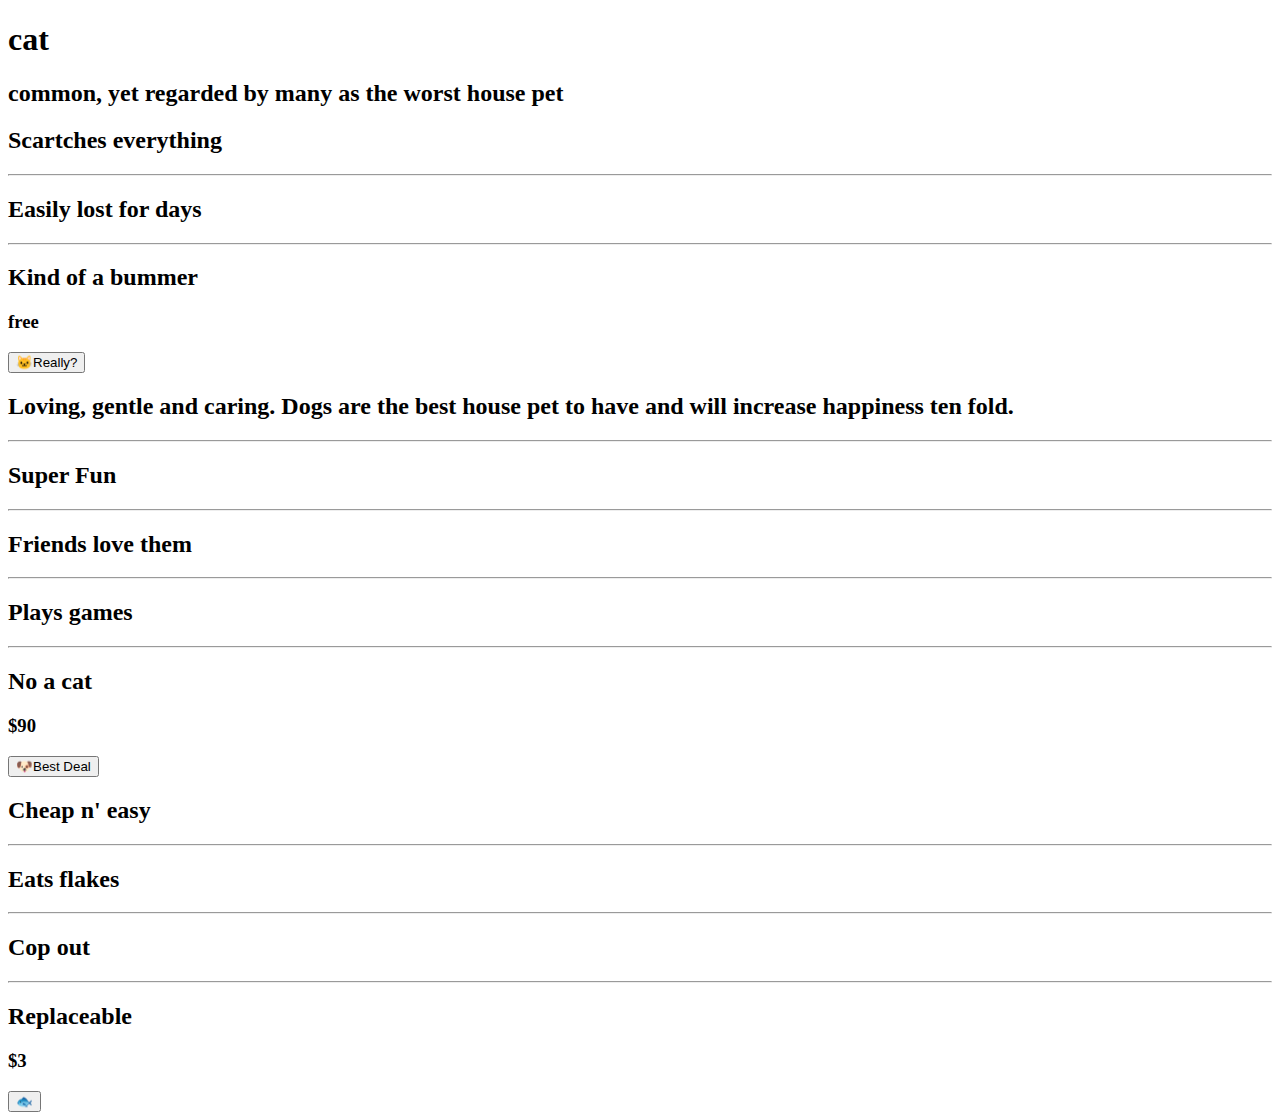
==== ex-1-pricing-grid/index.html @ 3abacc41 "feat: ex-1-create commit" ====
<!DOCTYPE html>
<html lang="en">

<head>
  <meta charset="UTF-8" />
  <meta http-equiv="X-UA-Compatible" content="IE=edge" />
  <meta name="viewport" content="width=device-width, initial-scale=1.0" />
  <link rel="stylesheet" href="./style.css" />
  <title>Flexbox Exercise 1: Pricing Grid</title>
</head>

<body>
<div class="box-choice">
<div class="cat-choice">
  <div class="้head-cat">
    <h1>cat</h1>
  </div>
  <div class="cat-inside">
  <h2>common, yet regarded by many 
    as the worst house pet</h2>
  <h2>Scartches everything</h2>
  <hr>
  <h2>Easily lost for days</h2>
  <hr>
  <h2>Kind of a bummer</h2>
  <h3 class="highlight-cat">free</h3>
  <button class="bot-cat">🐱Really?</button>
</div>
</div>

</div>
<h2>Loving, gentle and caring. Dogs are the best house pet to have
  and will increase happiness ten fold.</h2>
<hr>
  <h2>Super Fun</h2>
  <hr>
<h2>Friends love them</h2>
<hr>
<h2>Plays games</h2>
<hr>
<h2>No a cat</h2>
<h3>$90</h3>
<button>🐶Best Deal</button>
</div>

</div>
<h2>Cheap n' easy</h2>
<hr>
<h2>Eats flakes</h2>
<hr>
<h2>Cop out</h2>

<hr>
<h2>Replaceable</h2>
<h3>$3</h3>
<button>🐟</button>
</div>

</div>
</body>

</html>
---- ex-1-pricing-grid/style.css ----
.box-choice {
  display: block, flex;
  flex-direction: column;
  background-image: linear-gradient(50, rgb(255, 192, 203), rgb(103, 190, 252));
}

.cat-choice {
  display: block, flex;
  flex-direction: column;
}
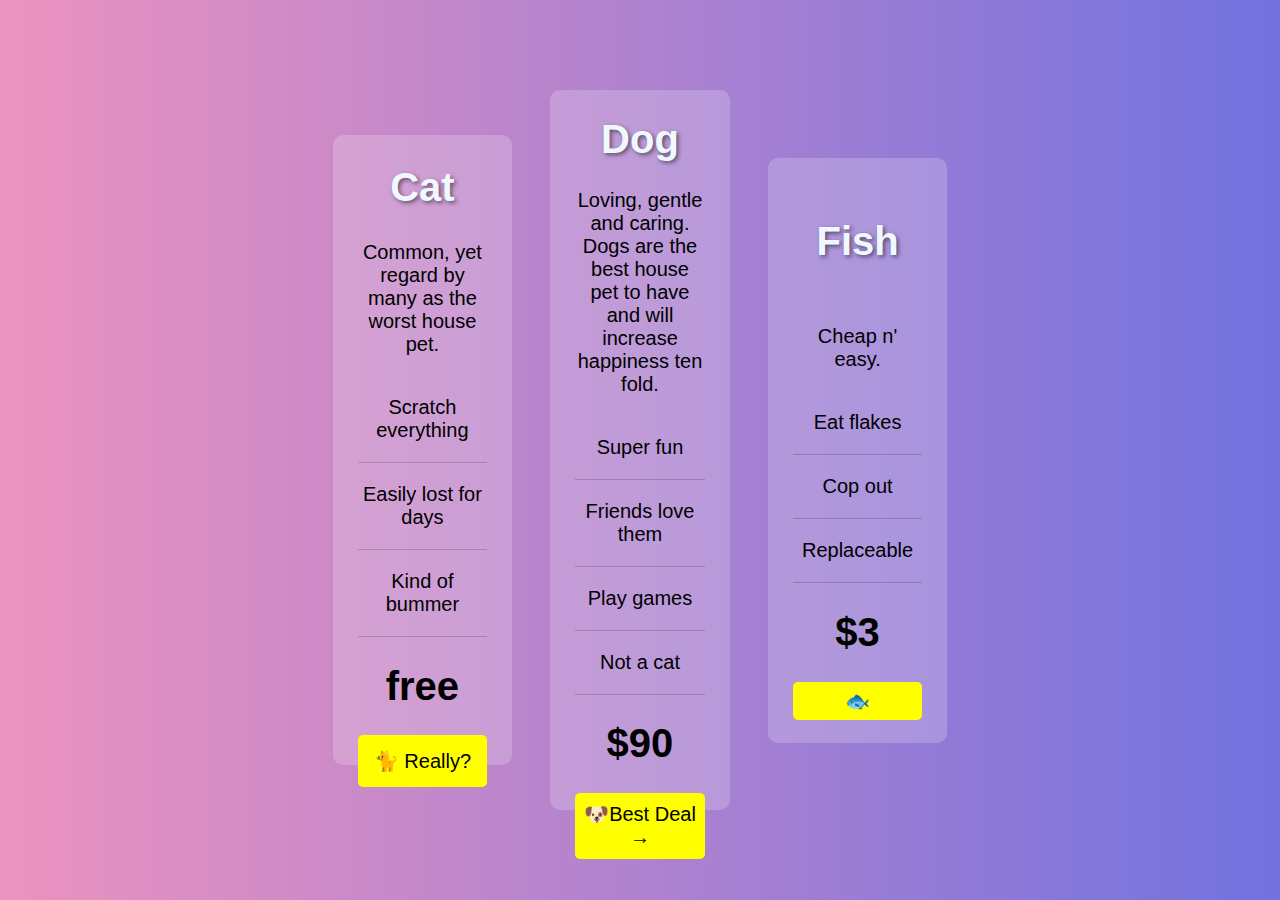
==== commit ab8e771a: "feat: add CSS Flexbox assignment 1 and 2 as feature/beam" ====
--- a/ex-1-pricing-grid/index.html
+++ b/ex-1-pricing-grid/index.html
@@ -1,62 +1,68 @@
 <!DOCTYPE html>
 <html lang="en">
+  <head>
+    <meta charset="UTF-8" />
+    <meta http-equiv="X-UA-Compatible" content="IE=edge" />
+    <meta name="viewport" content="width=device-width, initial-scale=1.0" />
+    <link rel="stylesheet" href="./style.css" />
+    <title>Flexbox Exercise 1: Pricing Grid</title>
+  </head>
 
-<head>
-  <meta charset="UTF-8" />
-  <meta http-equiv="X-UA-Compatible" content="IE=edge" />
-  <meta name="viewport" content="width=device-width, initial-scale=1.0" />
-  <link rel="stylesheet" href="./style.css" />
-  <title>Flexbox Exercise 1: Pricing Grid</title>
-</head>
+  <body style="font-family: sans-serif">
+    <div class="container">
+      <div class="boxCenter">
+        <div class="box box1">
+          <h1 class="animal">Cat</h1>
+          <div class="content">
+            <div class="summary">
+              Common, yet regard by many as the worst house pet.
+            </div>
+            <p>Scratch everything</p>
+            <hr />
+            <p>Easily lost for days</p>
+            <hr />
+            <p>Kind of bummer</p>
+            <hr />
+            <h1 class="price">free</h1>
+            <button>🐈 Really?</button>
+          </div>
+        </div>
 
-<body>
-<div class="box-choice">
-<div class="cat-choice">
-  <div class="้head-cat">
-    <h1>cat</h1>
-  </div>
-  <div class="cat-inside">
-  <h2>common, yet regarded by many 
-    as the worst house pet</h2>
-  <h2>Scartches everything</h2>
-  <hr>
-  <h2>Easily lost for days</h2>
-  <hr>
-  <h2>Kind of a bummer</h2>
-  <h3 class="highlight-cat">free</h3>
-  <button class="bot-cat">🐱Really?</button>
-</div>
-</div>
+        <div class="box box2">
+          <h1 class="animal">Dog</h1>
+          <div class="content">
+            <div class="summary">
+              Loving, gentle and caring. Dogs are the best house pet to have and
+              will increase happiness ten fold.
+            </div>
+            <p>Super fun</p>
+            <hr />
+            <p>Friends love them</p>
+            <hr />
+            <p>Play games</p>
+            <hr />
+            <p>Not a cat</p>
+            <hr />
+            <h1 class="price">$90</h1>
+            <button>🐶Best Deal →</button>
+          </div>
+        </div>
 
-</div>
-<h2>Loving, gentle and caring. Dogs are the best house pet to have
-  and will increase happiness ten fold.</h2>
-<hr>
-  <h2>Super Fun</h2>
-  <hr>
-<h2>Friends love them</h2>
-<hr>
-<h2>Plays games</h2>
-<hr>
-<h2>No a cat</h2>
-<h3>$90</h3>
-<button>🐶Best Deal</button>
-</div>
-
-</div>
-<h2>Cheap n' easy</h2>
-<hr>
-<h2>Eats flakes</h2>
-<hr>
-<h2>Cop out</h2>
-
-<hr>
-<h2>Replaceable</h2>
-<h3>$3</h3>
-<button>🐟</button>
-</div>
-
-</div>
-</body>
-
-</html>+        <div class="box box3">
+          <h1 class="animal">Fish</h1>
+          <div class="content">
+            <div class="summary">Cheap n' easy.</div>
+            <p>Eat flakes</p>
+            <hr />
+            <p>Cop out</p>
+            <hr />
+            <p>Replaceable</p>
+            <hr />
+            <h1 class="price">$3</h1>
+            <button>🐟</button>
+          </div>
+        </div>
+      </div>
+    </div>
+  </body>
+</html>
--- a/ex-1-pricing-grid/style.css
+++ b/ex-1-pricing-grid/style.css
@@ -1,10 +1,67 @@
-.box-choice {
-  display: block, flex;
-  flex-direction: column;
-  background-image: linear-gradient(50, rgb(255, 192, 203), rgb(103, 190, 252));
+body {
+  margin: 0px;
 }
 
-.cat-choice {
-  display: block, flex;
+.animal {
+  color: aliceblue;
+  text-align: center;
+  text-shadow: 2px 2px 4px rgba(0, 0, 0, 0.5);
+}
+.container {
+  display: flex;
+  justify-content: center;
+  height: 100vh;
+  width: 100vw;
+  background: linear-gradient(90deg, hsl(330, 70%, 75%), hsl(240, 63%, 66%));
+}
+
+.boxCenter {
+  display: flex;
+  justify-content: center;
+  align-items: center;
+  width: 50%;
+  gap: 2%;
+}
+
+.box {
+  display: flex;
   flex-direction: column;
+  justify-content: space-evenly;
+  background: HSLA(0, 50%, 100%, 0.2);
+  width: 100%;
+  height: auto;
+  margin: 2%;
+  font-size: 1.25rem;
+  border-radius: 10px;
 }
+
+.summary {
+  padding-bottom: 20px;
+}
+.box1 {
+  height: 70%;
+}
+.box2 {
+  height: 80%;
+}
+.box3 {
+  height: 65%;
+}
+
+hr {
+  border: none;
+  border-top: 1px solid HSLA(0, 50%, 10%, 0.2);
+}
+.content {
+  text-align: center;
+  padding: 0 25px 0 25px;
+}
+
+button {
+  background-color: yellow;
+  width: 100%;
+  height: 10%;
+  border: none;
+  border-radius: 5px;
+  font-size: 1.25rem;
+}
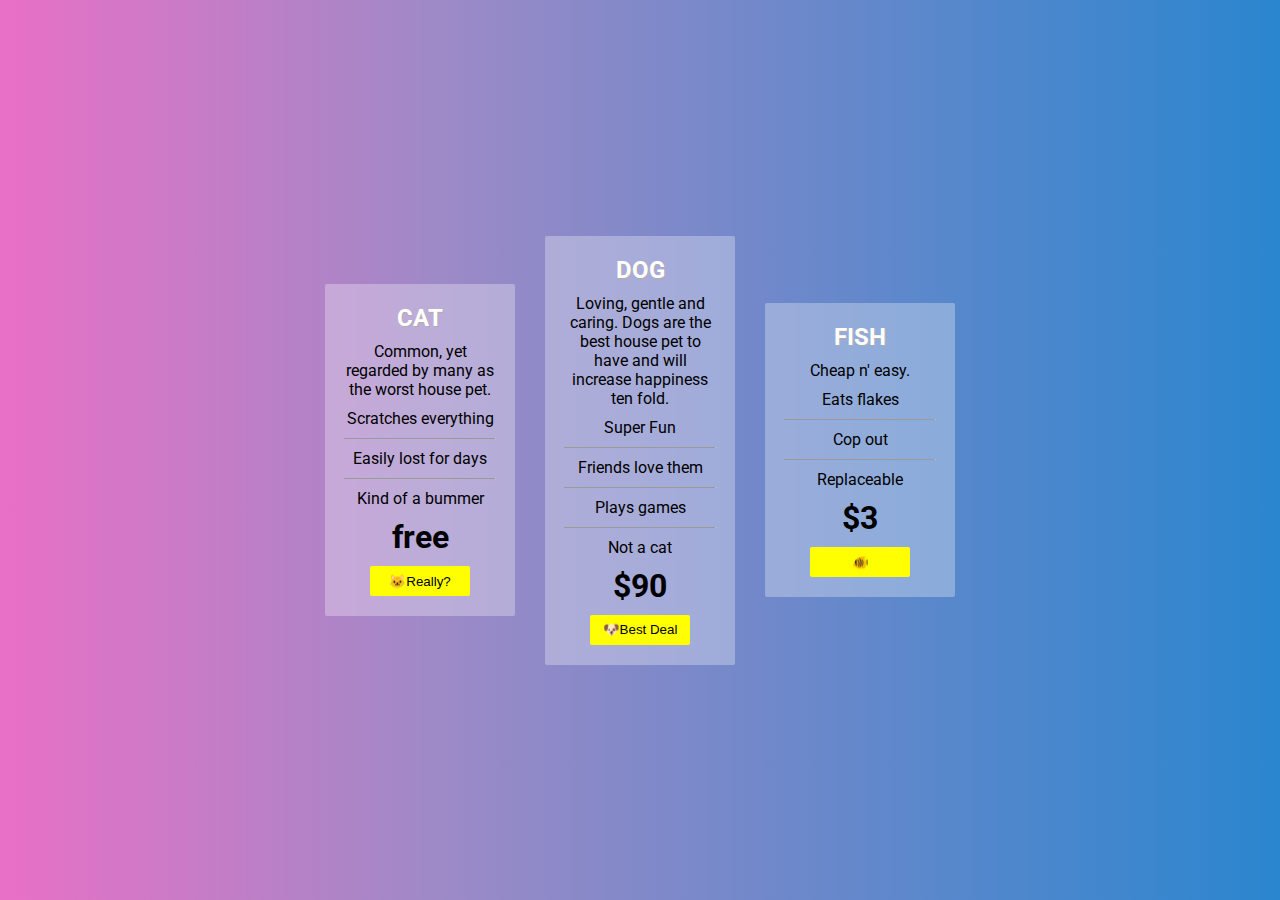
==== commit fb164ac5: "feat: add flexbox" ====
--- a/ex-1-pricing-grid/index.html
+++ b/ex-1-pricing-grid/index.html
@@ -1,68 +1,61 @@
 <!DOCTYPE html>
 <html lang="en">
-  <head>
-    <meta charset="UTF-8" />
-    <meta http-equiv="X-UA-Compatible" content="IE=edge" />
-    <meta name="viewport" content="width=device-width, initial-scale=1.0" />
-    <link rel="stylesheet" href="./style.css" />
-    <title>Flexbox Exercise 1: Pricing Grid</title>
-  </head>
 
-  <body style="font-family: sans-serif">
-    <div class="container">
-      <div class="boxCenter">
-        <div class="box box1">
-          <h1 class="animal">Cat</h1>
-          <div class="content">
-            <div class="summary">
-              Common, yet regard by many as the worst house pet.
-            </div>
-            <p>Scratch everything</p>
-            <hr />
-            <p>Easily lost for days</p>
-            <hr />
-            <p>Kind of bummer</p>
-            <hr />
-            <h1 class="price">free</h1>
-            <button>🐈 Really?</button>
-          </div>
-        </div>
+<head>
+  <meta charset="UTF-8" />
+  <meta http-equiv="X-UA-Compatible" content="IE=edge" />
+  <meta name="viewport" content="width=device-width, initial-scale=1.0" />
+  <link rel="stylesheet" href="./style.css" />
+  <title>Flexbox Exercise 1: Pricing Grid</title>
+  <link rel="preconnect" href="https://fonts.googleapis.com">
+<link rel="preconnect" href="https://fonts.gstatic.com" crossorigin>
+<link href="https://fonts.googleapis.com/css2?family=Roboto&display=swap" rel="stylesheet">
+</head>
 
-        <div class="box box2">
-          <h1 class="animal">Dog</h1>
-          <div class="content">
-            <div class="summary">
-              Loving, gentle and caring. Dogs are the best house pet to have and
-              will increase happiness ten fold.
-            </div>
-            <p>Super fun</p>
-            <hr />
-            <p>Friends love them</p>
-            <hr />
-            <p>Play games</p>
-            <hr />
-            <p>Not a cat</p>
-            <hr />
-            <h1 class="price">$90</h1>
-            <button>🐶Best Deal →</button>
-          </div>
-        </div>
+<body style="font-family: Roboto
+;">
+  <div>
+    <section class="box1">
+      <h2>CAT</h2>
+      <p style="text-align: center;">Common, yet regarded
+        by many as the worst
+        house pet.
+      </p>
+      <p>Scratches everything</p>
+      <hr size=1>
+      <p>Easily lost for days</p><hr size=1>
+      <p>Kind of a bummer</p>
+      <h1>free</h1>
+      <button>🐱Really?</button>
+    </section>
 
-        <div class="box box3">
-          <h1 class="animal">Fish</h1>
-          <div class="content">
-            <div class="summary">Cheap n' easy.</div>
-            <p>Eat flakes</p>
-            <hr />
-            <p>Cop out</p>
-            <hr />
-            <p>Replaceable</p>
-            <hr />
-            <h1 class="price">$3</h1>
-            <button>🐟</button>
-          </div>
-        </div>
-      </div>
-    </div>
-  </body>
-</html>
+    <section class="box2">
+      <h2>DOG</h2>
+      <p style="text-align: center;">Loving, gentle and
+        caring. Dogs are the
+        best house pet to have
+        and will increase
+        happiness ten fold.
+      </p>
+      <p>Super Fun</p><hr size=1>
+      <p>Friends love them</p><hr size=1>
+      <p>Plays games</p><hr size=1>
+      <p>Not a cat</p>
+      <h1>$90</h1>
+      <button>🐶Best Deal</button>
+    </section>
+
+    <section class="box2">
+      <h2>FISH</h2>
+      <p>Cheap n' easy.
+      </p>
+      <p>Eats flakes</p><hr size=1>
+      <p>Cop out</p><hr size=1>
+      <p>Replaceable</p>
+      <h1>$3</h1>
+      <button>🐠</button>
+    </section>
+  </div>
+</body>
+
+</html>--- a/ex-1-pricing-grid/style.css
+++ b/ex-1-pricing-grid/style.css
@@ -1,67 +1,37 @@
-body {
-  margin: 0px;
+div{
+    display: flex;
+    justify-content: center;
+    align-items: center;
+    background: linear-gradient(90deg, rgba(233,112,198,1) 0%, rgba(156,138,199,1) 35%, rgba(42,134,207,1) 100%);
+    height: 100vh;
+    width: 100vw;
+    gap: 30px
+    ;
 }
-
-.animal {
-  color: aliceblue;
-  text-align: center;
-  text-shadow: 2px 2px 4px rgba(0, 0, 0, 0.5);
+*{
+    margin: 0;
 }
-.container {
-  display: flex;
-  justify-content: center;
-  height: 100vh;
-  width: 100vw;
-  background: linear-gradient(90deg, hsl(330, 70%, 75%), hsl(240, 63%, 66%));
+h2 {
+    color: white;
+    text-shadow: 1px 1px #b3abab;
 }
-
-.boxCenter {
-  display: flex;
-  justify-content: center;
-  align-items: center;
-  width: 50%;
-  gap: 2%;
+section{
+    background-color: hsla(0, 50%, 100%, 0.3);
+    width: 150px;
+    border-radius: 2px;
+    display: flex;
+    flex-direction: column;
+    align-items: center;
+    padding: 20px;
+    gap: 10px;
 }
-
-.box {
-  display: flex;
-  flex-direction: column;
-  justify-content: space-evenly;
-  background: HSLA(0, 50%, 100%, 0.2);
-  width: 100%;
-  height: auto;
-  margin: 2%;
-  font-size: 1.25rem;
-  border-radius: 10px;
+button{
+    border: 0;
+    background-color: yellow;
+    height: 30px;
+    width: 100px;
+    border-radius: 2px;
 }
-
-.summary {
-  padding-bottom: 20px;
-}
-.box1 {
-  height: 70%;
-}
-.box2 {
-  height: 80%;
-}
-.box3 {
-  height: 65%;
-}
-
 hr {
-  border: none;
-  border-top: 1px solid HSLA(0, 50%, 10%, 0.2);
-}
-.content {
-  text-align: center;
-  padding: 0 25px 0 25px;
-}
-
-button {
-  background-color: yellow;
-  width: 100%;
-  height: 10%;
-  border: none;
-  border-radius: 5px;
-  font-size: 1.25rem;
-}
+    width: 150px;
+}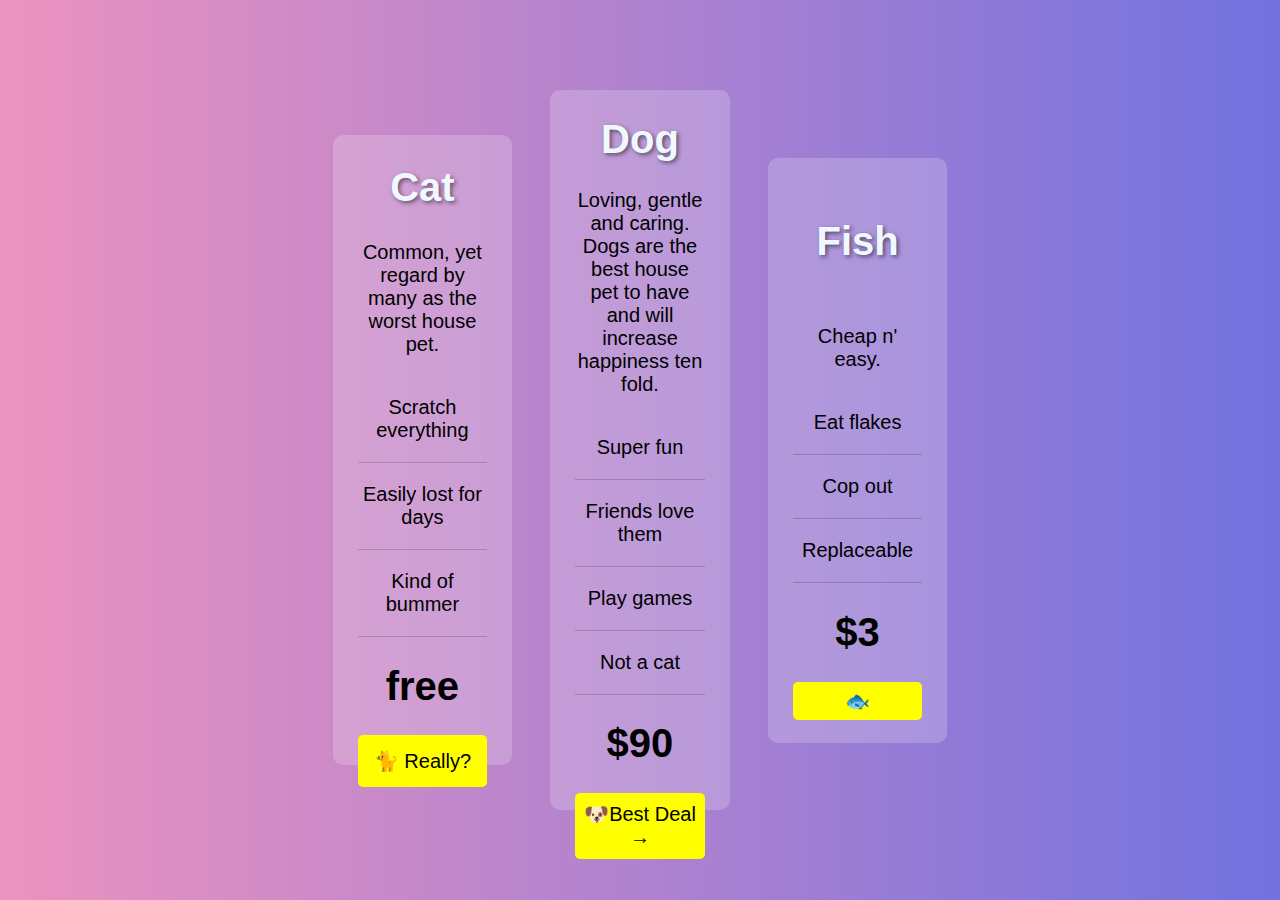
==== commit 7b3e6be6: "Merge pull request #4 from techupth/feature/beam" ====
--- a/ex-1-pricing-grid/index.html
+++ b/ex-1-pricing-grid/index.html
@@ -1,61 +1,68 @@
 <!DOCTYPE html>
 <html lang="en">
+  <head>
+    <meta charset="UTF-8" />
+    <meta http-equiv="X-UA-Compatible" content="IE=edge" />
+    <meta name="viewport" content="width=device-width, initial-scale=1.0" />
+    <link rel="stylesheet" href="./style.css" />
+    <title>Flexbox Exercise 1: Pricing Grid</title>
+  </head>
 
-<head>
-  <meta charset="UTF-8" />
-  <meta http-equiv="X-UA-Compatible" content="IE=edge" />
-  <meta name="viewport" content="width=device-width, initial-scale=1.0" />
-  <link rel="stylesheet" href="./style.css" />
-  <title>Flexbox Exercise 1: Pricing Grid</title>
-  <link rel="preconnect" href="https://fonts.googleapis.com">
-<link rel="preconnect" href="https://fonts.gstatic.com" crossorigin>
-<link href="https://fonts.googleapis.com/css2?family=Roboto&display=swap" rel="stylesheet">
-</head>
+  <body style="font-family: sans-serif">
+    <div class="container">
+      <div class="boxCenter">
+        <div class="box box1">
+          <h1 class="animal">Cat</h1>
+          <div class="content">
+            <div class="summary">
+              Common, yet regard by many as the worst house pet.
+            </div>
+            <p>Scratch everything</p>
+            <hr />
+            <p>Easily lost for days</p>
+            <hr />
+            <p>Kind of bummer</p>
+            <hr />
+            <h1 class="price">free</h1>
+            <button>🐈 Really?</button>
+          </div>
+        </div>
 
-<body style="font-family: Roboto
-;">
-  <div>
-    <section class="box1">
-      <h2>CAT</h2>
-      <p style="text-align: center;">Common, yet regarded
-        by many as the worst
-        house pet.
-      </p>
-      <p>Scratches everything</p>
-      <hr size=1>
-      <p>Easily lost for days</p><hr size=1>
-      <p>Kind of a bummer</p>
-      <h1>free</h1>
-      <button>🐱Really?</button>
-    </section>
+        <div class="box box2">
+          <h1 class="animal">Dog</h1>
+          <div class="content">
+            <div class="summary">
+              Loving, gentle and caring. Dogs are the best house pet to have and
+              will increase happiness ten fold.
+            </div>
+            <p>Super fun</p>
+            <hr />
+            <p>Friends love them</p>
+            <hr />
+            <p>Play games</p>
+            <hr />
+            <p>Not a cat</p>
+            <hr />
+            <h1 class="price">$90</h1>
+            <button>🐶Best Deal →</button>
+          </div>
+        </div>
 
-    <section class="box2">
-      <h2>DOG</h2>
-      <p style="text-align: center;">Loving, gentle and
-        caring. Dogs are the
-        best house pet to have
-        and will increase
-        happiness ten fold.
-      </p>
-      <p>Super Fun</p><hr size=1>
-      <p>Friends love them</p><hr size=1>
-      <p>Plays games</p><hr size=1>
-      <p>Not a cat</p>
-      <h1>$90</h1>
-      <button>🐶Best Deal</button>
-    </section>
-
-    <section class="box2">
-      <h2>FISH</h2>
-      <p>Cheap n' easy.
-      </p>
-      <p>Eats flakes</p><hr size=1>
-      <p>Cop out</p><hr size=1>
-      <p>Replaceable</p>
-      <h1>$3</h1>
-      <button>🐠</button>
-    </section>
-  </div>
-</body>
-
-</html>+        <div class="box box3">
+          <h1 class="animal">Fish</h1>
+          <div class="content">
+            <div class="summary">Cheap n' easy.</div>
+            <p>Eat flakes</p>
+            <hr />
+            <p>Cop out</p>
+            <hr />
+            <p>Replaceable</p>
+            <hr />
+            <h1 class="price">$3</h1>
+            <button>🐟</button>
+          </div>
+        </div>
+      </div>
+    </div>
+  </body>
+</html>
--- a/ex-1-pricing-grid/style.css
+++ b/ex-1-pricing-grid/style.css
@@ -1,37 +1,68 @@
-div{
-    display: flex;
-    justify-content: center;
-    align-items: center;
-    background: linear-gradient(90deg, rgba(233,112,198,1) 0%, rgba(156,138,199,1) 35%, rgba(42,134,207,1) 100%);
-    height: 100vh;
-    width: 100vw;
-    gap: 30px
-    ;
+body {
+  margin: 0px;
 }
-*{
-    margin: 0;
+
+.animal {
+  color: aliceblue;
+  text-align: center;
+  text-shadow: 2px 2px 4px rgba(0, 0, 0, 0.5);
 }
-h2 {
-    color: white;
-    text-shadow: 1px 1px #b3abab;
+.container {
+  display: flex;
+  justify-content: center;
+  height: 100vh;
+  width: 100vw;
+  background: linear-gradient(90deg, hsl(330, 70%, 75%), hsl(240, 63%, 66%));
 }
-section{
-    background-color: hsla(0, 50%, 100%, 0.3);
-    width: 150px;
-    border-radius: 2px;
-    display: flex;
-    flex-direction: column;
-    align-items: center;
-    padding: 20px;
-    gap: 10px;
+
+.boxCenter {
+  display: flex;
+  justify-content: center;
+  align-items: center;
+  width: 50%;
+  gap: 2%;
 }
-button{
-    border: 0;
-    background-color: yellow;
-    height: 30px;
-    width: 100px;
-    border-radius: 2px;
+
+.box {
+  display: flex;
+  flex-direction: column;
+  justify-content: space-evenly;
+  background: HSLA(0, 50%, 100%, 0.2);
+  width: 100%;
+  height: auto;
+  margin: 2%;
+  font-size: 1.25rem;
+  border-radius: 10px;
 }
+
+.summary {
+  padding-bottom: 20px;
+}
+.box1 {
+  height: 70%;
+}
+.box2 {
+  height: 80%;
+}
+.box3 {
+  height: 65%;
+}
+
 hr {
-    width: 150px;
-}+  border: none;
+  border-top: 1px solid HSLA(0, 50%, 10%, 0.2);
+}
+.content {
+  text-align: center;
+  padding: 0 25px 0 25px;
+}
+
+button {
+  background-color: yellow;
+  width: 100%;
+  height: 10%;
+  border: none;
+  border-radius: 5px;
+  font-size: 1.25rem;
+}
+
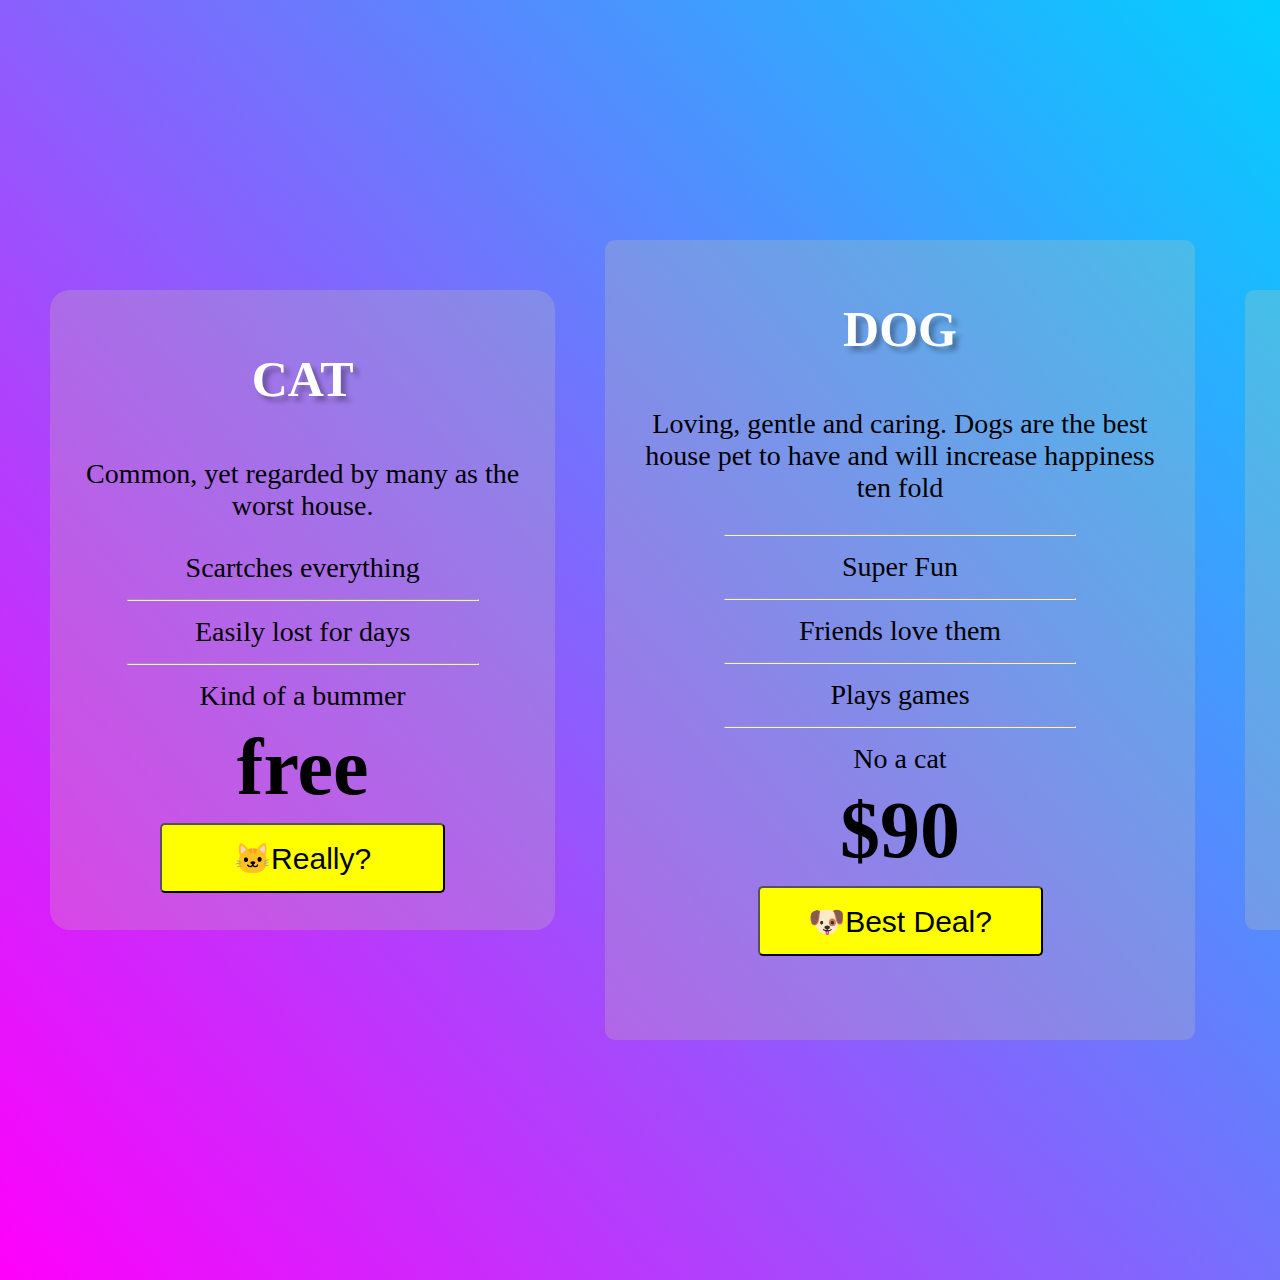
==== commit 92848251: "style:adding style/feat:full-code" ====
--- a/ex-1-pricing-grid/index.html
+++ b/ex-1-pricing-grid/index.html
@@ -8,61 +8,49 @@
     <title>Flexbox Exercise 1: Pricing Grid</title>
   </head>
 
-  <body style="font-family: sans-serif">
-    <div class="container">
-      <div class="boxCenter">
-        <div class="box box1">
-          <h1 class="animal">Cat</h1>
-          <div class="content">
-            <div class="summary">
-              Common, yet regard by many as the worst house pet.
-            </div>
-            <p>Scratch everything</p>
-            <hr />
-            <p>Easily lost for days</p>
-            <hr />
-            <p>Kind of bummer</p>
-            <hr />
-            <h1 class="price">free</h1>
-            <button>🐈 Really?</button>
-          </div>
-        </div>
+<div class="box-select">
+  <div class="animal">
+    <div class="type-cat">
+      <h1 class="animal-t">CAT</h1>
+      <p id="wording-space">Common, yet regarded by many as the worst house.</p>
+      <p>Scartches everything</p>
+      <hr>
+      <p>Easily lost for days</p>
+      <hr>
+      <p>Kind of a bummer</p>
+      <h2>free</h2>
+      <button>🐱Really?</button>
+    </div>
+    <div class="type-dog">
+      <h1 class="animal-t">DOG</h1>
+        <p id="wording-space">Loving, gentle and caring. Dogs are the best house pet to have and
+          will increase happiness ten fold</p>
+        <hr>
+        <p>Super Fun</p>
+        <hr>
+        <p>Friends love them</p>
+        <hr>
+        <p>Plays games</p>
+        <hr>
+        <p>No a cat</p>
+        <h2>$90</h2>
+        <button>🐶Best Deal?</button>
+      </div>
+    <div class="type-fish">
+      <h1 class="animal-t">FISH</h1>
+      <p id="wording-space">Cheap n' easy.</p>
+      <hr>
+      <p>Eats flakes</p>
+      <hr>
+      <p>Cop out</p>
+      <hr>
+      <p>Replaceable</p>
+      <h2>$3</h2>
+      <button>🐟</button>
+      
+    </div>
+  </div>
+</div>
 
-        <div class="box box2">
-          <h1 class="animal">Dog</h1>
-          <div class="content">
-            <div class="summary">
-              Loving, gentle and caring. Dogs are the best house pet to have and
-              will increase happiness ten fold.
-            </div>
-            <p>Super fun</p>
-            <hr />
-            <p>Friends love them</p>
-            <hr />
-            <p>Play games</p>
-            <hr />
-            <p>Not a cat</p>
-            <hr />
-            <h1 class="price">$90</h1>
-            <button>🐶Best Deal →</button>
-          </div>
-        </div>
-
-        <div class="box box3">
-          <h1 class="animal">Fish</h1>
-          <div class="content">
-            <div class="summary">Cheap n' easy.</div>
-            <p>Eat flakes</p>
-            <hr />
-            <p>Cop out</p>
-            <hr />
-            <p>Replaceable</p>
-            <hr />
-            <h1 class="price">$3</h1>
-            <button>🐟</button>
-          </div>
-        </div>
-      </div>
-    </div>
-  </body>
-</html>
+</body>
+</html>--- a/ex-1-pricing-grid/style.css
+++ b/ex-1-pricing-grid/style.css
@@ -1,68 +1,149 @@
-body {
-  margin: 0px;
+* {
+  margin: 0;
+  padding: 0;
+}
+.box-select {
+  width: 100vw;
+  height: 100vw;
+  background-image: linear-gradient(50deg, rgb(255, 0, 251), rgb(0, 208, 255));
+  display: flex;
+  gap: 200px;
+  justify-content: space-evenly;
+  align-items: center;
 }
 
 .animal {
-  color: aliceblue;
-  text-align: center;
-  text-shadow: 2px 2px 4px rgba(0, 0, 0, 0.5);
-}
-.container {
   display: flex;
-  justify-content: center;
-  height: 100vh;
-  width: 100vw;
-  background: linear-gradient(90deg, hsl(330, 70%, 75%), hsl(240, 63%, 66%));
+  flex-direction: row;
+  justify-content: space-evenly;
 }
 
-.boxCenter {
-  display: flex;
-  justify-content: center;
-  align-items: center;
-  width: 50%;
-  gap: 2%;
+.type-cat {
+  border-radius: 20px;
+  margin: 50px;
+  padding: 0;
+  text-align: center;
+  display: block;
+  box-sizing: border-box;
+  flex-basis: 30%;
+  width: 30rem;
+  height: 40rem;
+  background-color: rgba(215, 211, 162, 0.225);
 }
 
-.box {
-  display: flex;
-  flex-direction: column;
-  justify-content: space-evenly;
-  background: HSLA(0, 50%, 100%, 0.2);
-  width: 100%;
-  height: auto;
-  margin: 2%;
-  font-size: 1.25rem;
+.type-dog {
   border-radius: 10px;
+  margin: 0px 0px 0px 0px;
+  padding: 0;
+  text-align: center;
+  text-shadow: 40px;
+  flex-basis: 35%;
+  display: block;
+  box-sizing: border-box;
+  width: 40rem;
+  height: 50rem;
+  background-color: rgba(215, 211, 162, 0.225);
 }
 
-.summary {
-  padding-bottom: 20px;
-}
-.box1 {
-  height: 70%;
-}
-.box2 {
-  height: 80%;
-}
-.box3 {
-  height: 65%;
+.type-fish {
+  border-radius: 10px;
+  margin: 50px;
+  padding: 0;
+  text-align: center;
+  text-shadow: 40px;
+  flex-basis: 30%;
+  display: block;
+  box-sizing: border-box;
+  width: 30rem;
+  height: 40rem;
+  background-color: rgba(215, 211, 162, 0.225);
 }
 
-hr {
-  border: none;
-  border-top: 1px solid HSLA(0, 50%, 10%, 0.2);
-}
-.content {
-  text-align: center;
-  padding: 0 25px 0 25px;
+.animal-t {
+  margin: 60px 0px 50px 0px;
+  font-size: 50px;
+  text-shadow: 5px 5px 5px rgba(0, 0, 0, 0.3);
+  color: white;
 }
 
-button {
-  background-color: yellow;
-  width: 100%;
-  height: 10%;
-  border: none;
-  border-radius: 5px;
-  font-size: 1.25rem;
+.type-cat p {
+  margin: 0px 35px 5px 35px;
+  font-size: 28px;
 }
 
+.type-dog p {
+  margin: 0px 35px 5px 35px;
+  font-size: 28px;
+}
+
+.type-fish p {
+  margin: 0px 35px 5px 35px;
+  font-size: 28px;
+}
+
+.type-cat hr {
+  margin: 0 auto;
+  margin-top: 15px;
+  margin-bottom: 15px;
+  width: 350px;
+}
+
+#wording-space {
+  margin-bottom: 30px;
+}
+
+.type-cat h2 {
+  font-size: 80px;
+  margin: 10px;
+  font-weight: 700;
+}
+
+.type-cat button {
+  border-radius: 5px;
+  width: 285px;
+  height: 70px;
+  font-size: 30px;
+  background-color: yellow;
+}
+
+.type-dog hr {
+  margin: 0 auto;
+  margin-top: 15px;
+  margin-bottom: 15px;
+  width: 350px;
+}
+
+.type-dog h2 {
+  font-size: 80px;
+  margin: 10px;
+  font-weight: 700;
+}
+
+.type-dog button {
+  border-radius: 5px;
+  width: 285px;
+  height: 70px;
+  font-size: 30px;
+  background-color: yellow;
+}
+
+.type-fish hr {
+  margin: 0 auto;
+  margin-top: 15px;
+  margin-bottom: 15px;
+  width: 350px;
+}
+
+.type-fish h2 {
+  font-size: 80px;
+  margin: 10px;
+  font-weight: 700;
+}
+
+.type-fish button {
+  border-radius: 5px;
+  width: 285px;
+  height: 70px;
+  font-size: 30px;
+  background-color: yellow;
+}
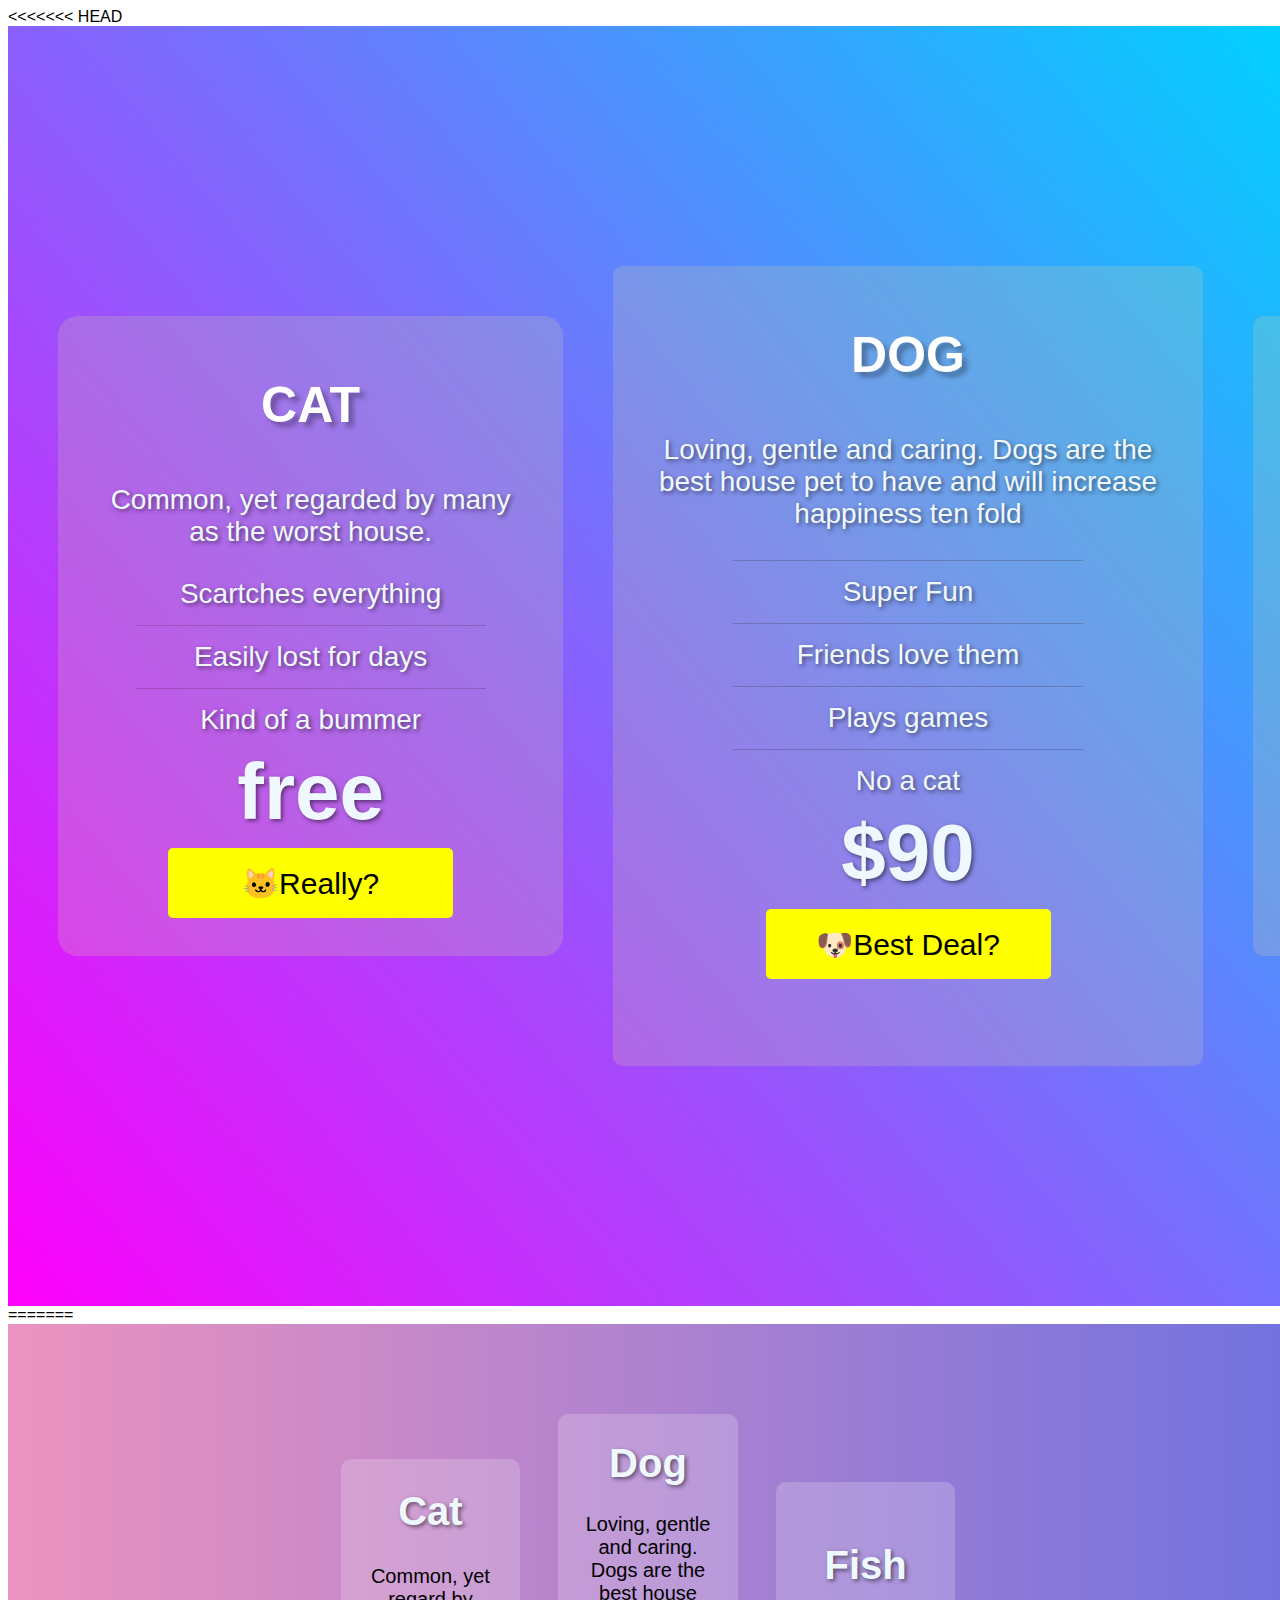
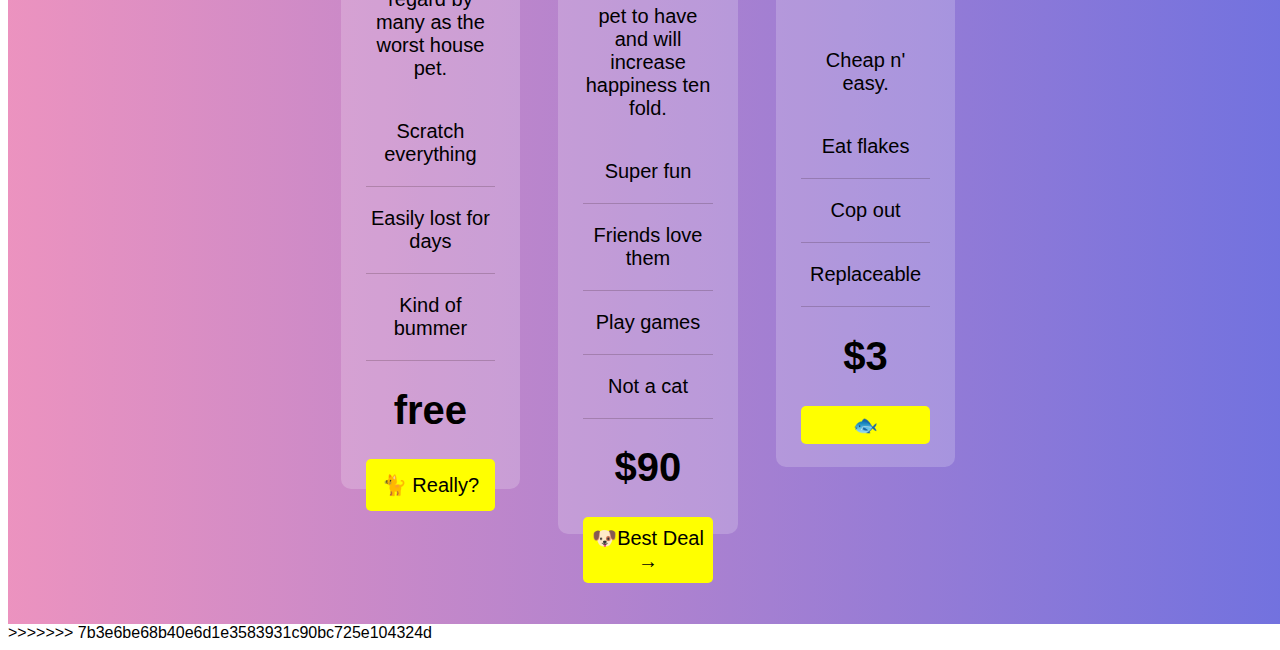
==== commit a5cd728e: "merge" ====
--- a/ex-1-pricing-grid/index.html
+++ b/ex-1-pricing-grid/index.html
@@ -8,6 +8,7 @@
     <title>Flexbox Exercise 1: Pricing Grid</title>
   </head>
 
+<<<<<<< HEAD
 <div class="box-select">
   <div class="animal">
     <div class="type-cat">
@@ -53,4 +54,64 @@
 </div>
 
 </body>
-</html>+</html>
+=======
+  <body style="font-family: sans-serif">
+    <div class="container">
+      <div class="boxCenter">
+        <div class="box box1">
+          <h1 class="animal">Cat</h1>
+          <div class="content">
+            <div class="summary">
+              Common, yet regard by many as the worst house pet.
+            </div>
+            <p>Scratch everything</p>
+            <hr />
+            <p>Easily lost for days</p>
+            <hr />
+            <p>Kind of bummer</p>
+            <hr />
+            <h1 class="price">free</h1>
+            <button>🐈 Really?</button>
+          </div>
+        </div>
+
+        <div class="box box2">
+          <h1 class="animal">Dog</h1>
+          <div class="content">
+            <div class="summary">
+              Loving, gentle and caring. Dogs are the best house pet to have and
+              will increase happiness ten fold.
+            </div>
+            <p>Super fun</p>
+            <hr />
+            <p>Friends love them</p>
+            <hr />
+            <p>Play games</p>
+            <hr />
+            <p>Not a cat</p>
+            <hr />
+            <h1 class="price">$90</h1>
+            <button>🐶Best Deal →</button>
+          </div>
+        </div>
+
+        <div class="box box3">
+          <h1 class="animal">Fish</h1>
+          <div class="content">
+            <div class="summary">Cheap n' easy.</div>
+            <p>Eat flakes</p>
+            <hr />
+            <p>Cop out</p>
+            <hr />
+            <p>Replaceable</p>
+            <hr />
+            <h1 class="price">$3</h1>
+            <button>🐟</button>
+          </div>
+        </div>
+      </div>
+    </div>
+  </body>
+</html>
+>>>>>>> 7b3e6be68b40e6d1e3583931c90bc725e104324d
--- a/ex-1-pricing-grid/style.css
+++ b/ex-1-pricing-grid/style.css
@@ -1,3 +1,4 @@
+<<<<<<< HEAD
 * {
   margin: 0;
   padding: 0;
@@ -147,3 +148,73 @@
   font-size: 30px;
   background-color: yellow;
 }
+=======
+body {
+  margin: 0px;
+}
+
+.animal {
+  color: aliceblue;
+  text-align: center;
+  text-shadow: 2px 2px 4px rgba(0, 0, 0, 0.5);
+}
+.container {
+  display: flex;
+  justify-content: center;
+  height: 100vh;
+  width: 100vw;
+  background: linear-gradient(90deg, hsl(330, 70%, 75%), hsl(240, 63%, 66%));
+}
+
+.boxCenter {
+  display: flex;
+  justify-content: center;
+  align-items: center;
+  width: 50%;
+  gap: 2%;
+}
+
+.box {
+  display: flex;
+  flex-direction: column;
+  justify-content: space-evenly;
+  background: HSLA(0, 50%, 100%, 0.2);
+  width: 100%;
+  height: auto;
+  margin: 2%;
+  font-size: 1.25rem;
+  border-radius: 10px;
+}
+
+.summary {
+  padding-bottom: 20px;
+}
+.box1 {
+  height: 70%;
+}
+.box2 {
+  height: 80%;
+}
+.box3 {
+  height: 65%;
+}
+
+hr {
+  border: none;
+  border-top: 1px solid HSLA(0, 50%, 10%, 0.2);
+}
+.content {
+  text-align: center;
+  padding: 0 25px 0 25px;
+}
+
+button {
+  background-color: yellow;
+  width: 100%;
+  height: 10%;
+  border: none;
+  border-radius: 5px;
+  font-size: 1.25rem;
+}
+
+>>>>>>> 7b3e6be68b40e6d1e3583931c90bc725e104324d
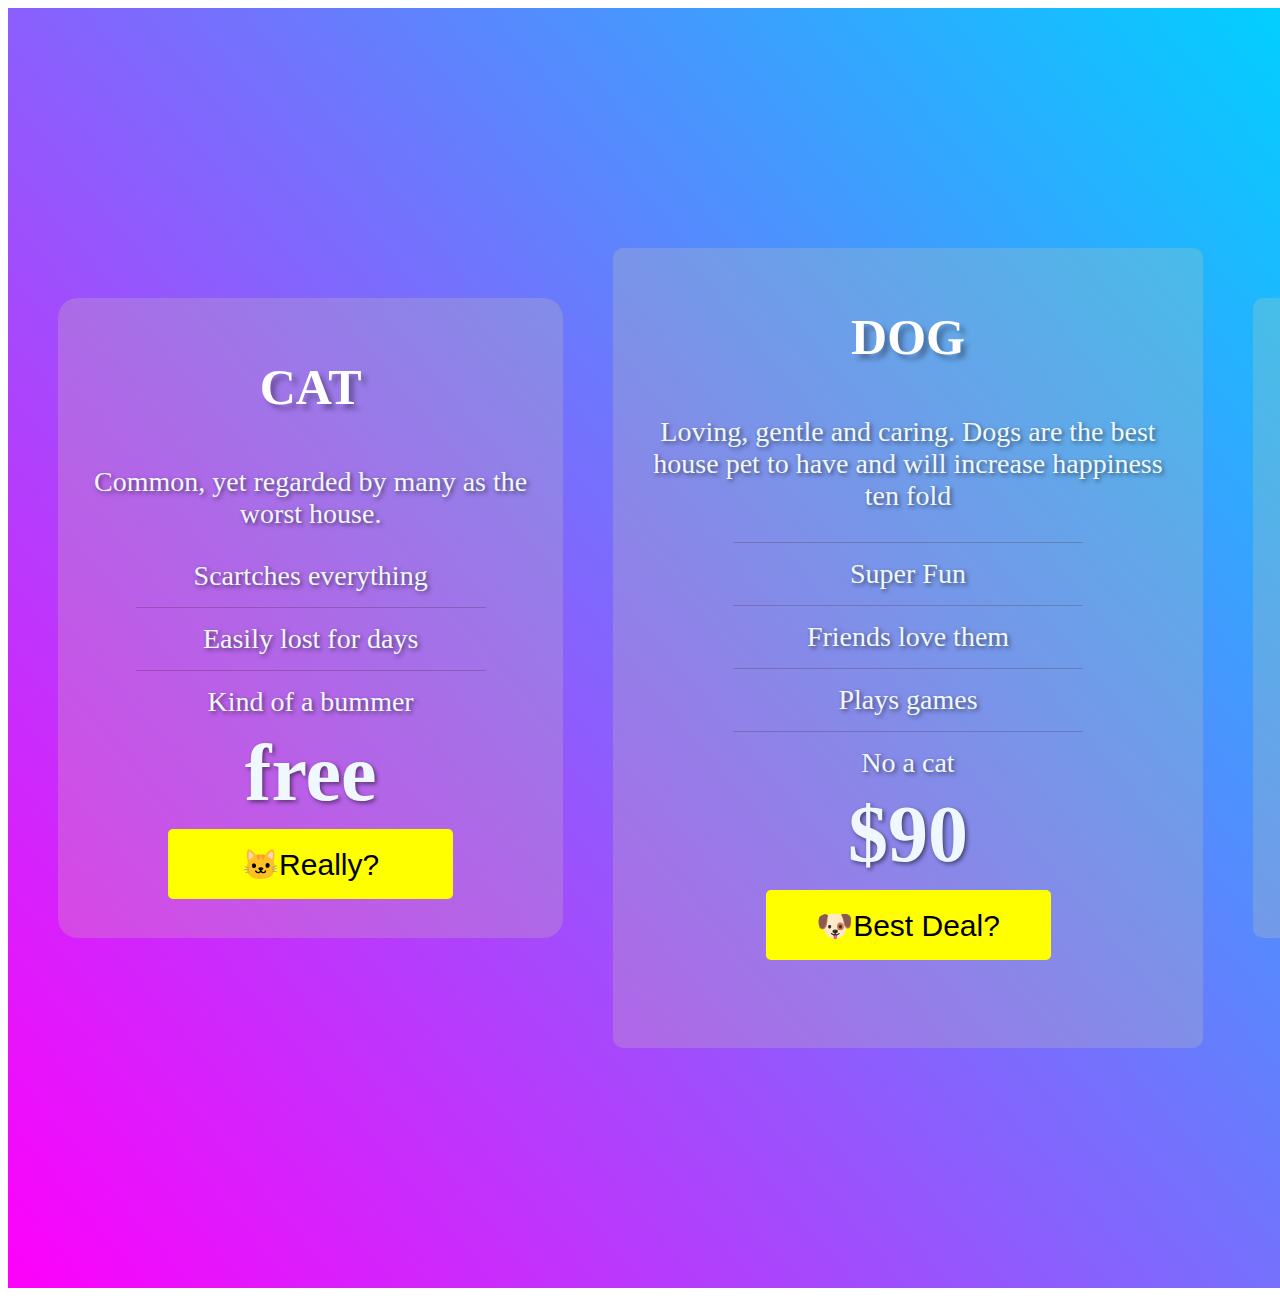
==== commit 682b2f7e: "fix:codefixing" ====
--- a/ex-1-pricing-grid/index.html
+++ b/ex-1-pricing-grid/index.html
@@ -6,9 +6,6 @@
     <meta name="viewport" content="width=device-width, initial-scale=1.0" />
     <link rel="stylesheet" href="./style.css" />
     <title>Flexbox Exercise 1: Pricing Grid</title>
-  </head>
-
-<<<<<<< HEAD
 <div class="box-select">
   <div class="animal">
     <div class="type-cat">
@@ -54,64 +51,4 @@
 </div>
 
 </body>
-</html>
-=======
-  <body style="font-family: sans-serif">
-    <div class="container">
-      <div class="boxCenter">
-        <div class="box box1">
-          <h1 class="animal">Cat</h1>
-          <div class="content">
-            <div class="summary">
-              Common, yet regard by many as the worst house pet.
-            </div>
-            <p>Scratch everything</p>
-            <hr />
-            <p>Easily lost for days</p>
-            <hr />
-            <p>Kind of bummer</p>
-            <hr />
-            <h1 class="price">free</h1>
-            <button>🐈 Really?</button>
-          </div>
-        </div>
-
-        <div class="box box2">
-          <h1 class="animal">Dog</h1>
-          <div class="content">
-            <div class="summary">
-              Loving, gentle and caring. Dogs are the best house pet to have and
-              will increase happiness ten fold.
-            </div>
-            <p>Super fun</p>
-            <hr />
-            <p>Friends love them</p>
-            <hr />
-            <p>Play games</p>
-            <hr />
-            <p>Not a cat</p>
-            <hr />
-            <h1 class="price">$90</h1>
-            <button>🐶Best Deal →</button>
-          </div>
-        </div>
-
-        <div class="box box3">
-          <h1 class="animal">Fish</h1>
-          <div class="content">
-            <div class="summary">Cheap n' easy.</div>
-            <p>Eat flakes</p>
-            <hr />
-            <p>Cop out</p>
-            <hr />
-            <p>Replaceable</p>
-            <hr />
-            <h1 class="price">$3</h1>
-            <button>🐟</button>
-          </div>
-        </div>
-      </div>
-    </div>
-  </body>
-</html>
->>>>>>> 7b3e6be68b40e6d1e3583931c90bc725e104324d
+</html>